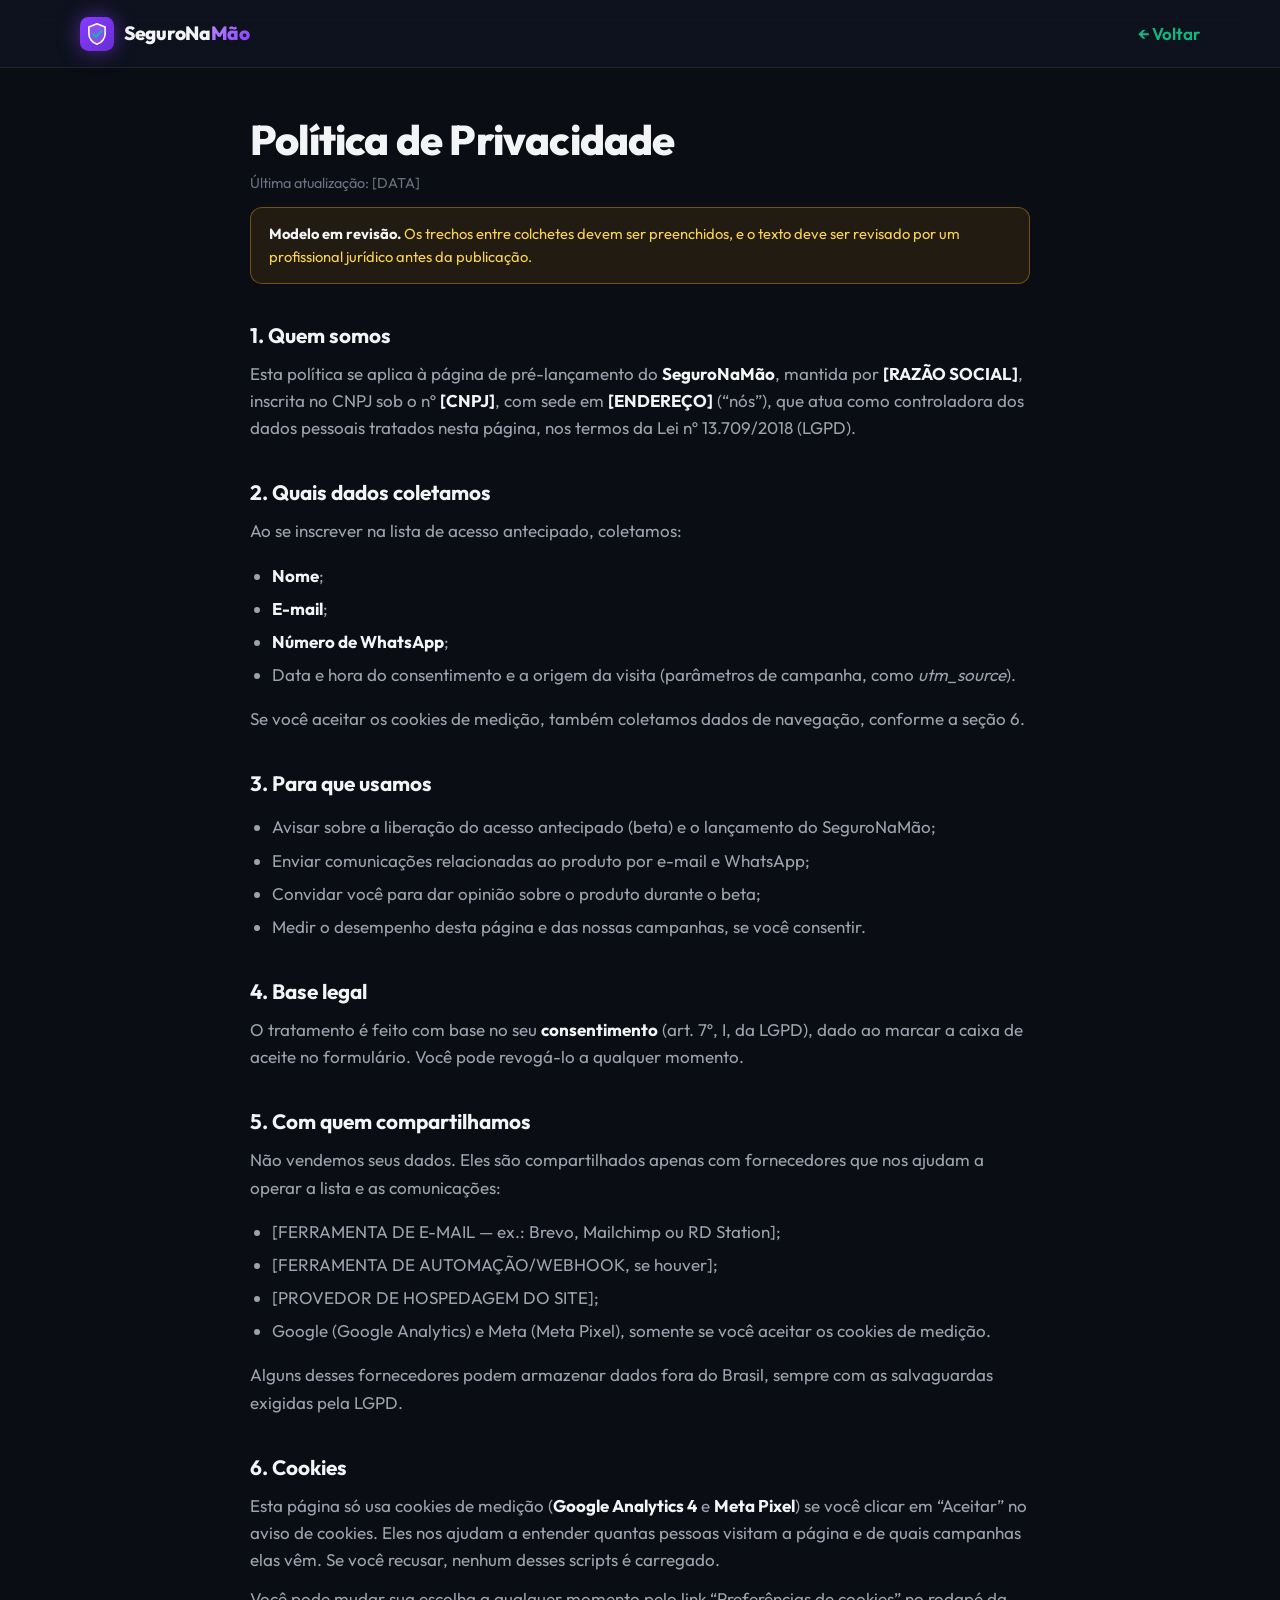
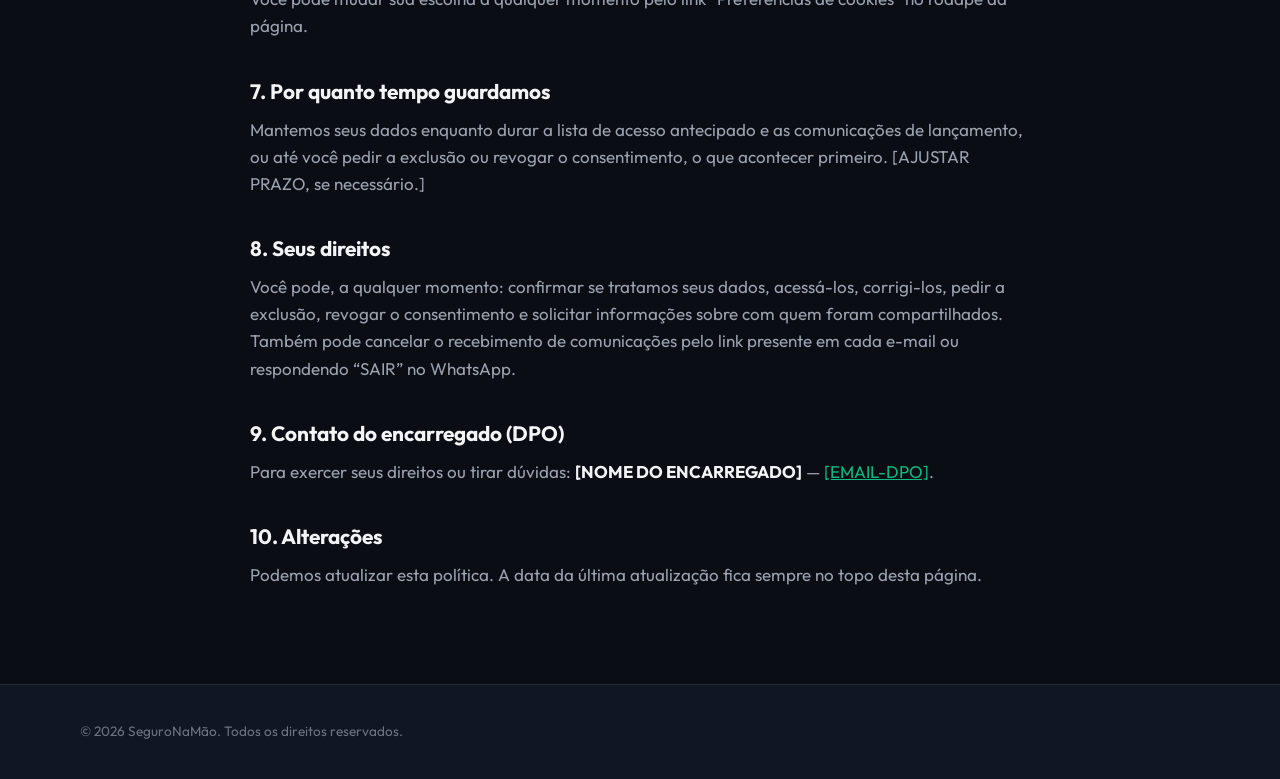
==== privacidade.html @ d06d182a "feat: landing page de pré-lançamento do SeguroNaMão Página estática (HTML/CSS/JS) para divulgar o MV" ====
<!doctype html>
<html lang="pt-BR">
<head>
  <meta charset="utf-8">
  <meta name="viewport" content="width=device-width, initial-scale=1">
  <title>Política de Privacidade — SeguroNaMão</title>
  <meta name="robots" content="noindex">
  <meta name="theme-color" content="#0a0d14">
  <link rel="icon" href="assets/logo.svg" type="image/svg+xml">
  <link rel="preconnect" href="https://fonts.googleapis.com">
  <link rel="preconnect" href="https://fonts.gstatic.com" crossorigin>
  <link href="https://fonts.googleapis.com/css2?family=Outfit:wght@400;600;700;800&display=swap" rel="stylesheet">
  <link rel="stylesheet" href="css/styles.css">
  <style>
    .legal { padding: 48px 0 96px; }
    .legal h1 { font-size: clamp(1.9rem, 4vw, 2.6rem); font-weight: 800; letter-spacing: -0.8px; margin-bottom: 8px; }
    .legal h2 { font-size: 1.3rem; font-weight: 700; margin: 40px 0 12px; }
    .legal p, .legal li { color: var(--text-secondary); }
    .legal p + p { margin-top: 12px; }
    .legal ul { padding-left: 22px; display: grid; gap: 6px; }
    .legal strong { color: var(--text-primary); }
    .legal .updated { color: var(--text-muted); font-size: 0.9rem; }
    .draft-note {
      margin: 24px 0 8px; padding: 14px 18px; border-radius: 12px;
      border: 1px solid rgba(245, 158, 11, 0.4); background: rgba(245, 158, 11, 0.1);
      color: #fcd34d !important; font-size: 0.92rem;
    }
    .back { display: inline-flex; align-items: center; gap: 6px; min-height: 44px; text-decoration: none; font-weight: 600; }
  </style>
</head>
<body>
  <header class="site-header is-scrolled">
    <div class="container header-inner">
      <a class="brand" href="index.html" aria-label="SeguroNaMão — início">
        <img src="assets/logo.svg" alt="" width="34" height="34">
        <span class="brand-name">SeguroNa<span>Mão</span></span>
      </a>
      <a class="back" href="index.html">← Voltar</a>
    </div>
  </header>

  <main class="legal">
    <div class="container container-narrow">
      <h1>Política de Privacidade</h1>
      <p class="updated">Última atualização: [DATA]</p>

      <!-- REMOVER ESTE AVISO APÓS REVISÃO JURÍDICA -->
      <p class="draft-note"><strong>Modelo em revisão.</strong> Os trechos entre colchetes devem ser preenchidos, e o texto deve ser revisado por um profissional jurídico antes da publicação.</p>

      <h2>1. Quem somos</h2>
      <p>Esta política se aplica à página de pré-lançamento do <strong>SeguroNaMão</strong>, mantida por <strong>[RAZÃO SOCIAL]</strong>, inscrita no CNPJ sob o nº <strong>[CNPJ]</strong>, com sede em <strong>[ENDEREÇO]</strong> (“nós”), que atua como controladora dos dados pessoais tratados nesta página, nos termos da Lei nº 13.709/2018 (LGPD).</p>

      <h2>2. Quais dados coletamos</h2>
      <p>Ao se inscrever na lista de acesso antecipado, coletamos:</p>
      <ul>
        <li><strong>Nome</strong>;</li>
        <li><strong>E-mail</strong>;</li>
        <li><strong>Número de WhatsApp</strong>;</li>
        <li>Data e hora do consentimento e a origem da visita (parâmetros de campanha, como <em>utm_source</em>).</li>
      </ul>
      <p>Se você aceitar os cookies de medição, também coletamos dados de navegação, conforme a seção 6.</p>

      <h2>3. Para que usamos</h2>
      <ul>
        <li>Avisar sobre a liberação do acesso antecipado (beta) e o lançamento do SeguroNaMão;</li>
        <li>Enviar comunicações relacionadas ao produto por e-mail e WhatsApp;</li>
        <li>Convidar você para dar opinião sobre o produto durante o beta;</li>
        <li>Medir o desempenho desta página e das nossas campanhas, se você consentir.</li>
      </ul>

      <h2>4. Base legal</h2>
      <p>O tratamento é feito com base no seu <strong>consentimento</strong> (art. 7º, I, da LGPD), dado ao marcar a caixa de aceite no formulário. Você pode revogá-lo a qualquer momento.</p>

      <h2>5. Com quem compartilhamos</h2>
      <p>Não vendemos seus dados. Eles são compartilhados apenas com fornecedores que nos ajudam a operar a lista e as comunicações:</p>
      <ul>
        <li>[FERRAMENTA DE E-MAIL — ex.: Brevo, Mailchimp ou RD Station];</li>
        <li>[FERRAMENTA DE AUTOMAÇÃO/WEBHOOK, se houver];</li>
        <li>[PROVEDOR DE HOSPEDAGEM DO SITE];</li>
        <li>Google (Google Analytics) e Meta (Meta Pixel), somente se você aceitar os cookies de medição.</li>
      </ul>
      <p>Alguns desses fornecedores podem armazenar dados fora do Brasil, sempre com as salvaguardas exigidas pela LGPD.</p>

      <h2 id="cookies">6. Cookies</h2>
      <p>Esta página só usa cookies de medição (<strong>Google Analytics 4</strong> e <strong>Meta Pixel</strong>) se você clicar em “Aceitar” no aviso de cookies. Eles nos ajudam a entender quantas pessoas visitam a página e de quais campanhas elas vêm. Se você recusar, nenhum desses scripts é carregado.</p>
      <p>Você pode mudar sua escolha a qualquer momento pelo link “Preferências de cookies” no rodapé da página.</p>

      <h2>7. Por quanto tempo guardamos</h2>
      <p>Mantemos seus dados enquanto durar a lista de acesso antecipado e as comunicações de lançamento, ou até você pedir a exclusão ou revogar o consentimento, o que acontecer primeiro. [AJUSTAR PRAZO, se necessário.]</p>

      <h2>8. Seus direitos</h2>
      <p>Você pode, a qualquer momento: confirmar se tratamos seus dados, acessá-los, corrigi-los, pedir a exclusão, revogar o consentimento e solicitar informações sobre com quem foram compartilhados. Também pode cancelar o recebimento de comunicações pelo link presente em cada e-mail ou respondendo “SAIR” no WhatsApp.</p>

      <h2>9. Contato do encarregado (DPO)</h2>
      <p>Para exercer seus direitos ou tirar dúvidas: <strong>[NOME DO ENCARREGADO]</strong> — <a href="mailto:[EMAIL-DPO]">[EMAIL-DPO]</a>.</p>

      <h2>10. Alterações</h2>
      <p>Podemos atualizar esta política. A data da última atualização fica sempre no topo desta página.</p>
    </div>
  </main>

  <footer class="site-footer">
    <div class="container footer-inner">
      <p class="footer-copy">© 2026 SeguroNaMão. Todos os direitos reservados.</p>
    </div>
  </footer>
</body>
</html>
---- css/styles.css ----
/* =========================================================
   SeguroNaMão — Landing page de pré-lançamento
   Tokens conforme docs/design-system-e-diretrizes.md (tema escuro fixo)
   ========================================================= */

:root {
  --font-family: 'Outfit', -apple-system, BlinkMacSystemFont, 'Segoe UI', Roboto, Helvetica, Arial, sans-serif;

  --brand-violet: #863bff;
  --brand-violet-dark: #6a2dd4;

  --bg-primary: #0a0d14;
  --bg-secondary: #111625;
  --bg-card: rgba(22, 28, 45, 0.7);
  --bg-glass: rgba(17, 22, 37, 0.6);
  --border-color: rgba(255, 255, 255, 0.08);

  --text-primary: #f3f4f6;
  --text-secondary: #9ca3af;
  --text-muted: #6b7280;

  --accent-color: #10b981;
  --accent-glow: rgba(16, 185, 129, 0.15);
  --secondary-accent: #06b6d4;
  --secondary-accent-glow: rgba(6, 182, 212, 0.15);

  --danger-color: #ef4444;
  --danger-glow: rgba(239, 68, 68, 0.15);
  --warning-color: #f59e0b;

  --shadow-sm: 0 2px 8px rgba(0, 0, 0, 0.15);
  --shadow-md: 0 4px 20px rgba(0, 0, 0, 0.25);
  --shadow-lg: 0 10px 30px rgba(0, 0, 0, 0.4);
  --shadow-glow: 0 0 20px rgba(16, 185, 129, 0.2);

  --border-radius-sm: 8px;
  --border-radius-md: 14px;
  --border-radius-lg: 24px;

  --transition-fast: 0.15s ease;
  --transition-normal: 0.25s cubic-bezier(0.4, 0, 0.2, 1);

  --container: 1160px;
  --gutter: 20px;
  --header-h: 68px;

  color-scheme: dark;
}

/* ---------- Base ---------- */
*,
*::before,
*::after { box-sizing: border-box; }

html {
  scroll-behavior: smooth;
  scroll-padding-top: calc(var(--header-h) + 12px);
  -webkit-text-size-adjust: 100%;
}

body {
  margin: 0;
  font-family: var(--font-family);
  font-size: 1.0625rem;
  line-height: 1.6;
  color: var(--text-primary);
  background: var(--bg-primary);
  -webkit-font-smoothing: antialiased;
  -webkit-tap-highlight-color: transparent;
  overflow-x: hidden;
}

img, svg { display: block; max-width: 100%; }

a { color: var(--accent-color); }

h1, h2, h3 { margin: 0; line-height: 1.15; color: var(--text-primary); }

p { margin: 0; }

:focus-visible {
  outline: 2px solid var(--secondary-accent);
  outline-offset: 3px;
  border-radius: 6px;
}

.skip-link {
  position: absolute;
  left: 12px;
  top: -60px;
  z-index: 100;
  padding: 10px 16px;
  background: var(--bg-secondary);
  color: var(--text-primary);
  border-radius: var(--border-radius-sm);
}
.skip-link:focus { top: 12px; }

.container {
  width: 100%;
  max-width: var(--container);
  margin: 0 auto;
  padding: 0 var(--gutter);
}
.container-narrow { max-width: 820px; }

.text-gradient {
  background: linear-gradient(135deg, var(--text-primary) 10%, var(--accent-color) 60%, var(--secondary-accent) 100%);
  -webkit-background-clip: text;
  background-clip: text;
  -webkit-text-fill-color: transparent;
}

.overline {
  font-size: 0.875rem;
  font-weight: 700;
  letter-spacing: 0.75px;
  text-transform: uppercase;
  color: var(--accent-color);
  margin-bottom: 12px;
}

/* ---------- Botões ---------- */
.btn {
  display: inline-flex;
  align-items: center;
  justify-content: center;
  gap: 10px;
  min-height: 48px;
  padding: 14px 28px;
  font-family: var(--font-family);
  font-size: 1rem;
  font-weight: 700;
  line-height: 1.2;
  border-radius: var(--border-radius-md);
  cursor: pointer;
  text-decoration: none;
  transition: transform var(--transition-normal), box-shadow var(--transition-normal),
    filter var(--transition-normal), background-color var(--transition-normal), border-color var(--transition-normal);
}

.btn-primary {
  background: linear-gradient(135deg, var(--accent-color), var(--secondary-accent));
  color: #fff;
  border: none;
  box-shadow: var(--shadow-sm);
}
.btn-primary:hover {
  transform: translateY(-2px);
  box-shadow: var(--shadow-glow);
  filter: brightness(1.1);
}

.btn-secondary {
  background-color: rgba(255, 255, 255, 0.05);
  border: 1px solid var(--border-color);
  color: var(--text-primary);
  font-weight: 600;
}
.btn-secondary:hover {
  background-color: rgba(255, 255, 255, 0.1);
  border-color: rgba(255, 255, 255, 0.2);
  transform: translateY(-2px);
}

.btn-sm { min-height: 44px; padding: 10px 18px; font-size: 0.95rem; }
.btn-block { width: 100%; }

.btn:disabled { cursor: progress; opacity: 0.85; transform: none; }

.spinner {
  display: none;
  width: 18px;
  height: 18px;
  border: 2.5px solid rgba(255, 255, 255, 0.4);
  border-top-color: #fff;
  border-radius: 50%;
  animation: spin 0.7s linear infinite;
}
.btn.is-loading .spinner { display: inline-block; }
@keyframes spin { to { transform: rotate(360deg); } }

/* ---------- Pílulas e badges ---------- */
.pill {
  display: inline-flex;
  align-items: center;
  gap: 10px;
  padding: 7px 14px;
  font-size: 0.85rem;
  font-weight: 600;
  color: var(--text-primary);
  background: rgba(134, 59, 255, 0.12);
  border: 1px solid rgba(134, 59, 255, 0.35);
  border-radius: 999px;
}

.pulse-indicator {
  width: 8px;
  height: 8px;
  flex: none;
  border-radius: 50%;
  background-color: var(--accent-color);
  animation: pulse-glow 2s infinite ease-in-out;
}
@keyframes pulse-glow {
  0% { opacity: 0.6; box-shadow: 0 0 0 0 rgba(16, 185, 129, 0.4); }
  70% { opacity: 1; box-shadow: 0 0 0 8px rgba(16, 185, 129, 0); }
  100% { opacity: 0.6; box-shadow: 0 0 0 0 rgba(16, 185, 129, 0); }
}

.badge-plate {
  background: linear-gradient(135deg, rgba(6, 182, 212, 0.15), rgba(16, 185, 129, 0.15));
  border: 1px solid rgba(16, 185, 129, 0.3);
  color: var(--accent-color);
  font-size: 0.8rem;
  font-weight: 800;
  padding: 3px 9px;
  border-radius: 6px;
  letter-spacing: 0.5px;
  font-family: ui-monospace, SFMono-Regular, Menlo, monospace;
}

.badge-kind {
  background: rgba(134, 59, 255, 0.15);
  border: 1px solid rgba(134, 59, 255, 0.35);
  color: #c4a5ff;
  font-size: 0.72rem;
  font-weight: 700;
  padding: 3px 9px;
  border-radius: 6px;
  letter-spacing: 0.4px;
}

.badge-active {
  background-color: rgba(16, 185, 129, 0.15);
  color: var(--accent-color);
  font-size: 0.7rem;
  font-weight: 700;
  padding: 3px 10px;
  border-radius: 20px;
}

/* ---------- Cartão glass ---------- */
.glass-card {
  background: var(--bg-card);
  border: 1px solid var(--border-color);
  border-radius: var(--border-radius-lg);
  -webkit-backdrop-filter: blur(12px);
  backdrop-filter: blur(12px);
  box-shadow: var(--shadow-md);
  padding: 28px;
  transition: transform var(--transition-normal), border-color var(--transition-normal), box-shadow var(--transition-normal);
}
.glass-card:hover {
  transform: translateY(-4px);
  border-color: rgba(16, 185, 129, 0.35);
  box-shadow: var(--shadow-lg), 0 0 20px rgba(16, 185, 129, 0.15);
}

/* ---------- Header ---------- */
.site-header {
  position: sticky;
  top: 0;
  z-index: 50;
  height: var(--header-h);
  border-bottom: 1px solid transparent;
  transition: background-color var(--transition-normal), border-color var(--transition-normal);
}
.site-header.is-scrolled {
  background: var(--bg-glass);
  -webkit-backdrop-filter: blur(16px);
  backdrop-filter: blur(16px);
  border-bottom-color: var(--border-color);
}

.header-inner {
  height: 100%;
  display: flex;
  align-items: center;
  justify-content: space-between;
  gap: 16px;
}

.brand {
  display: inline-flex;
  align-items: center;
  gap: 10px;
  text-decoration: none;
  min-height: 44px;
}
.brand img { filter: drop-shadow(0 0 10px rgba(134, 59, 255, 0.55)); }
.brand-name {
  font-size: 1.2rem;
  font-weight: 800;
  letter-spacing: -0.3px;
  color: var(--text-primary);
}
.brand-name span {
  background: linear-gradient(135deg, #b78cff, var(--brand-violet));
  -webkit-background-clip: text;
  background-clip: text;
  -webkit-text-fill-color: transparent;
}

.site-nav {
  display: flex;
  align-items: center;
  gap: 28px;
}
.site-nav a:not(.btn) {
  color: var(--text-secondary);
  text-decoration: none;
  font-weight: 500;
  font-size: 0.97rem;
  transition: color var(--transition-fast);
}
.site-nav a:not(.btn):hover { color: var(--text-primary); }

.nav-toggle {
  display: none;
  width: 44px;
  height: 44px;
  padding: 0;
  border: 1px solid var(--border-color);
  border-radius: var(--border-radius-sm);
  background: rgba(255, 255, 255, 0.04);
  cursor: pointer;
  position: relative;
}
.nav-toggle span {
  position: absolute;
  left: 12px;
  right: 12px;
  height: 2px;
  background: var(--text-primary);
  border-radius: 2px;
  transition: transform var(--transition-normal), top var(--transition-normal);
}
.nav-toggle span:first-child { top: 17px; }
.nav-toggle span:last-child { top: 25px; }
.nav-toggle[aria-expanded="true"] span:first-child { top: 21px; transform: rotate(45deg); }
.nav-toggle[aria-expanded="true"] span:last-child { top: 21px; transform: rotate(-45deg); }

/* ---------- Hero ---------- */
.hero {
  position: relative;
  padding: 56px 0 88px;
  overflow: hidden;
}
.hero-glow {
  position: absolute;
  inset: -20% -10% auto;
  height: 900px;
  background:
    radial-gradient(600px 420px at 78% 30%, rgba(134, 59, 255, 0.28), transparent 70%),
    radial-gradient(520px 380px at 62% 62%, rgba(16, 185, 129, 0.14), transparent 70%),
    radial-gradient(420px 320px at 12% 8%, rgba(6, 182, 212, 0.10), transparent 70%);
  pointer-events: none;
}
.hero::after {
  content: "";
  position: absolute;
  inset: 0;
  background-image:
    linear-gradient(rgba(255, 255, 255, 0.025) 1px, transparent 1px),
    linear-gradient(90deg, rgba(255, 255, 255, 0.025) 1px, transparent 1px);
  background-size: 56px 56px;
  -webkit-mask-image: radial-gradient(ellipse at 60% 30%, #000 20%, transparent 70%);
  mask-image: radial-gradient(ellipse at 60% 30%, #000 20%, transparent 70%);
  pointer-events: none;
}

.hero-inner {
  position: relative;
  z-index: 1;
  display: grid;
  grid-template-columns: 1.1fr 0.9fr;
  align-items: center;
  gap: 56px;
}

.hero-copy .pill { margin-bottom: 24px; }

.hero h1 {
  font-size: clamp(2.25rem, 5vw, 3.6rem);
  font-weight: 800;
  letter-spacing: -1.2px;
  line-height: 1.08;
}
.hero h1 .text-gradient { display: block; margin-top: 6px; }

.lead {
  margin-top: 22px;
  max-width: 34em;
  font-size: clamp(1.05rem, 1.6vw, 1.2rem);
  color: var(--text-secondary);
}

.hero-actions {
  display: flex;
  flex-wrap: wrap;
  gap: 12px;
  margin-top: 32px;
}

.hero-points {
  display: flex;
  flex-wrap: wrap;
  gap: 10px 22px;
  margin: 28px 0 0;
  padding: 0;
  list-style: none;
  color: var(--text-secondary);
  font-size: 0.95rem;
  font-weight: 500;
}
.hero-points li,
.benefits li { display: flex; align-items: center; gap: 8px; }
.hero-points svg,
.benefits svg {
  width: 20px;
  height: 20px;
  flex: none;
  fill: none;
  stroke: var(--accent-color);
  stroke-width: 2.4;
  stroke-linecap: round;
  stroke-linejoin: round;
}

/* ---------- Mockup do celular ---------- */
.hero-visual {
  display: flex;
  flex-direction: column;
  align-items: center;
}

.phone {
  position: relative;
  width: 100%;
  max-width: 330px;
  aspect-ratio: 9 / 18.5;
  padding: 12px;
  border-radius: 46px;
  background: linear-gradient(160deg, #2a2f40, #11141d 45%, #1d2130);
  box-shadow:
    0 0 0 1px rgba(255, 255, 255, 0.08),
    0 40px 80px -20px rgba(0, 0, 0, 0.7),
    0 0 90px -10px rgba(134, 59, 255, 0.35);
  animation: float 7s ease-in-out infinite;
}
@keyframes float {
  0%, 100% { transform: translateY(0) rotate(-1.2deg); }
  50% { transform: translateY(-12px) rotate(-0.4deg); }
}

.phone-notch {
  position: absolute;
  top: 22px;
  left: 50%;
  width: 92px;
  height: 26px;
  transform: translateX(-50%);
  background: #05070b;
  border-radius: 20px;
  z-index: 2;
}

.phone-screen {
  height: 100%;
  overflow: hidden;
  border-radius: 36px;
  background:
    radial-gradient(260px 200px at 80% 0%, rgba(134, 59, 255, 0.18), transparent 70%),
    var(--bg-primary);
  padding: 56px 14px 14px;
  display: flex;
  flex-direction: column;
  gap: 12px;
}

.app-top {
  display: flex;
  align-items: center;
  gap: 8px;
  font-size: 0.95rem;
  font-weight: 700;
}

.app-search {
  display: flex;
  align-items: center;
  gap: 8px;
  height: 44px;
  padding: 0 12px;
  border-radius: 12px;
  background: var(--bg-secondary);
  border: 1px solid rgba(16, 185, 129, 0.45);
  box-shadow: 0 0 0 3px var(--accent-glow);
  color: var(--text-muted);
}
.app-query {
  color: var(--text-primary);
  font-weight: 600;
  font-size: 0.95rem;
  white-space: nowrap;
}
.caret {
  width: 2px;
  height: 18px;
  margin-left: -6px;
  background: var(--accent-color);
  animation: blink 1s steps(1) infinite;
}
@keyframes blink { 50% { opacity: 0; } }

.app-chips { display: flex; gap: 6px; flex-wrap: wrap; }
.chip {
  font-size: 0.7rem;
  font-weight: 600;
  padding: 4px 10px;
  border-radius: 999px;
  border: 1px solid var(--border-color);
  color: var(--text-secondary);
  background: rgba(255, 255, 255, 0.03);
}
.chip.is-active {
  color: var(--accent-color);
  border-color: rgba(16, 185, 129, 0.4);
  background: var(--accent-glow);
}

.app-results {
  display: flex;
  flex-direction: column;
  gap: 10px;
  opacity: 0;
  transform: translateY(8px);
  transition: opacity 0.35s ease, transform 0.35s ease;
}
.app-results.is-ready { opacity: 1; transform: none; }

.app-count {
  font-size: 0.72rem;
  font-weight: 600;
  color: var(--text-muted);
  text-transform: uppercase;
  letter-spacing: 0.6px;
}

.policy-card {
  padding: 12px;
  border-radius: 14px;
  background: var(--bg-card);
  border: 1px solid var(--border-color);
}
.policy-card[data-kind="auto"] {
  border-color: rgba(16, 185, 129, 0.3);
  box-shadow: 0 0 24px -6px rgba(16, 185, 129, 0.25);
}
.policy-head {
  display: flex;
  align-items: center;
  justify-content: space-between;
  margin-bottom: 8px;
}
.policy-holder { font-weight: 700; font-size: 0.95rem; line-height: 1.3; }
.policy-object { font-size: 0.76rem; color: var(--text-secondary); line-height: 1.4; }

.policy-grid {
  display: grid;
  grid-template-columns: 1fr 1fr;
  gap: 8px;
  margin: 10px 0 0;
}
.policy-grid div { min-width: 0; }
.policy-grid dt {
  font-size: 0.62rem;
  text-transform: uppercase;
  letter-spacing: 0.5px;
  color: var(--text-muted);
}
.policy-grid dd {
  margin: 1px 0 0;
  font-size: 0.78rem;
  font-weight: 600;
  white-space: nowrap;
  overflow: hidden;
  text-overflow: ellipsis;
}
.policy-insurer {
  grid-column: 1 / -1;
  padding: 7px 9px;
  border-radius: 9px;
  background: linear-gradient(135deg, rgba(16, 185, 129, 0.12), rgba(6, 182, 212, 0.08));
  border: 1px solid rgba(16, 185, 129, 0.25);
}
.policy-insurer dd { font-size: 0.92rem; font-weight: 800; color: var(--accent-color); }

.policy-action {
  display: flex;
  align-items: center;
  justify-content: center;
  gap: 6px;
  margin-top: 10px;
  height: 34px;
  border-radius: 10px;
  font-size: 0.76rem;
  font-weight: 700;
  color: #fff;
  background: linear-gradient(135deg, var(--accent-color), var(--secondary-accent));
}

.mock-note {
  margin-top: 22px;
  font-size: 0.78rem;
  color: var(--text-muted);
}

/* ---------- Seções ---------- */
.section { padding: 96px 0; position: relative; }
.section-alt {
  background: linear-gradient(180deg, transparent, rgba(17, 22, 37, 0.65) 18%, rgba(17, 22, 37, 0.65) 82%, transparent);
}

.section-head {
  max-width: 720px;
  margin: 0 auto 52px;
  text-align: center;
}
.section-head h2 {
  font-size: clamp(1.75rem, 3.4vw, 2.4rem);
  font-weight: 700;
  letter-spacing: -0.5px;
}
.section-lead {
  margin-top: 16px;
  color: var(--text-secondary);
  font-size: 1.08rem;
}
.section-lead em { color: var(--text-primary); font-style: normal; font-weight: 600; }

/* Antes x Depois */
.compare {
  display: grid;
  grid-template-columns: 1fr auto 1fr;
  align-items: stretch;
  gap: 20px;
}
.compare-card {
  padding: 30px;
  border-radius: var(--border-radius-lg);
  border: 1px solid var(--border-color);
  background: var(--bg-card);
  display: flex;
  flex-direction: column;
}
.compare-before { border-color: rgba(239, 68, 68, 0.22); }
.compare-after {
  border-color: rgba(16, 185, 129, 0.35);
  box-shadow: 0 0 40px -12px rgba(16, 185, 129, 0.3);
}
.compare-card header { margin-bottom: 18px; }
.compare-tag {
  display: inline-block;
  font-size: 0.75rem;
  font-weight: 700;
  text-transform: uppercase;
  letter-spacing: 0.6px;
  padding: 4px 10px;
  border-radius: 999px;
  margin-bottom: 12px;
}
.compare-before .compare-tag { color: #fca5a5; background: var(--danger-glow); }
.compare-after .compare-tag { color: var(--accent-color); background: var(--accent-glow); }
.compare-card h3 { font-size: 1.4rem; font-weight: 600; letter-spacing: -0.25px; }

.steps-list {
  margin: 0;
  padding: 0;
  list-style: none;
  counter-reset: step;
  display: grid;
  gap: 12px;
  flex: 1;
}
.steps-list li {
  counter-increment: step;
  position: relative;
  padding-left: 38px;
  color: var(--text-secondary);
}
.steps-list li::before {
  content: counter(step);
  position: absolute;
  left: 0;
  top: 1px;
  width: 26px;
  height: 26px;
  border-radius: 50%;
  display: grid;
  place-items: center;
  font-size: 0.8rem;
  font-weight: 700;
}
.compare-before .steps-list li::before { background: rgba(255, 255, 255, 0.06); color: var(--text-muted); }
.compare-after .steps-list li::before { background: var(--accent-glow); color: var(--accent-color); }

.compare-result {
  margin-top: 22px;
  padding-top: 18px;
  border-top: 1px solid var(--border-color);
  color: var(--text-secondary);
}
.compare-before .compare-result strong { color: #fca5a5; }
.compare-after .compare-result strong { color: var(--accent-color); }

.compare-arrow {
  align-self: center;
  width: 48px;
  height: 48px;
  border-radius: 50%;
  display: grid;
  place-items: center;
  color: var(--accent-color);
  background: var(--bg-secondary);
  border: 1px solid var(--border-color);
}
.compare-arrow svg { width: 22px; height: 22px; }

/* Como funciona */
.how {
  margin: 0;
  padding: 0;
  list-style: none;
  display: grid;
  grid-template-columns: repeat(3, 1fr);
  gap: 20px;
}
.how-num {
  display: grid;
  place-items: center;
  width: 44px;
  height: 44px;
  margin-bottom: 20px;
  border-radius: 12px;
  font-weight: 800;
  font-size: 1.1rem;
  color: #fff;
  background: linear-gradient(135deg, var(--brand-violet), var(--brand-violet-dark));
  box-shadow: 0 0 22px rgba(134, 59, 255, 0.4);
}
.how-step h3,
.feature h3 { font-size: 1.3rem; font-weight: 600; letter-spacing: -0.25px; margin-bottom: 10px; }
.how-step p,
.feature p { color: var(--text-secondary); font-size: 1rem; }

/* Recursos */
.features {
  display: grid;
  grid-template-columns: repeat(3, 1fr);
  gap: 20px;
}
.feature-icon {
  width: 48px;
  height: 48px;
  margin-bottom: 20px;
  border-radius: 14px;
  display: grid;
  place-items: center;
  color: var(--accent-color);
  background: linear-gradient(135deg, rgba(16, 185, 129, 0.16), rgba(6, 182, 212, 0.1));
  border: 1px solid rgba(16, 185, 129, 0.25);
}
.feature-icon svg { width: 24px; height: 24px; }

/* ---------- Acesso antecipado ---------- */
.cta-panel {
  position: relative;
  display: grid;
  grid-template-columns: 1fr 1fr;
  gap: 48px;
  align-items: center;
  padding: 56px;
  border-radius: 32px;
  border: 1px solid rgba(134, 59, 255, 0.3);
  background:
    radial-gradient(520px 340px at 0% 0%, rgba(134, 59, 255, 0.22), transparent 70%),
    radial-gradient(420px 300px at 100% 100%, rgba(16, 185, 129, 0.14), transparent 70%),
    var(--bg-secondary);
  box-shadow: var(--shadow-lg);
  overflow: hidden;
}
.cta-copy h2 {
  font-size: clamp(1.75rem, 3.2vw, 2.4rem);
  font-weight: 700;
  letter-spacing: -0.5px;
}
.cta-copy .section-lead { margin-top: 14px; }

.benefits {
  margin: 28px 0 0;
  padding: 0;
  list-style: none;
  display: grid;
  gap: 14px;
  color: var(--text-secondary);
}
.benefits li { align-items: flex-start; }
.benefits svg { margin-top: 3px; }
.benefits strong { color: var(--text-primary); font-weight: 600; }

.cta-form {
  padding: 30px;
  border-radius: var(--border-radius-lg);
  background: rgba(10, 13, 20, 0.6);
  border: 1px solid var(--border-color);
}

.lead-form { display: grid; gap: 16px; }
.lead-form.is-done { display: none; }

.field label {
  display: block;
  margin-bottom: 6px;
  font-size: 0.9rem;
  font-weight: 600;
}
.field input[type="text"],
.field input[type="email"],
.field input[type="tel"] {
  width: 100%;
  height: 50px;
  padding: 0 16px;
  font: inherit;
  font-size: 1rem;
  color: var(--text-primary);
  background: var(--bg-secondary);
  border: 1px solid var(--border-color);
  border-radius: 12px;
  transition: border-color var(--transition-fast), box-shadow var(--transition-fast);
}
.field input::placeholder { color: var(--text-muted); }
.field input:focus {
  outline: none;
  border-color: var(--accent-color);
  box-shadow: 0 0 0 3px var(--accent-glow);
}
.field.has-error input[type="text"],
.field.has-error input[type="email"],
.field.has-error input[type="tel"] {
  border-color: var(--danger-color);
  box-shadow: 0 0 0 3px var(--danger-glow);
}
.field-error {
  font-size: 0.82rem;
  color: #fca5a5;
  min-height: 0;
  margin-top: 4px;
}
.field-error:empty { display: none; }

.check {
  display: flex !important;
  gap: 12px;
  align-items: flex-start;
  font-size: 0.85rem !important;
  font-weight: 400 !important;
  line-height: 1.5;
  color: var(--text-secondary);
  cursor: pointer;
}
.check input {
  flex: none;
  width: 20px;
  height: 20px;
  margin: 1px 0 0;
  accent-color: var(--accent-color);
  cursor: pointer;
}
.check a { color: var(--accent-color); }

.hp {
  position: absolute !important;
  left: -9999px;
  width: 1px;
  height: 1px;
  overflow: hidden;
}

.form-status { font-size: 0.9rem; text-align: center; }
.form-status:empty { display: none; }
.form-status.is-error { color: #fca5a5; }

.lead-success { text-align: center; padding: 20px 4px; }
.success-icon {
  width: 64px;
  height: 64px;
  margin: 0 auto 18px;
  border-radius: 50%;
  display: grid;
  place-items: center;
  color: #fff;
  background: linear-gradient(135deg, var(--accent-color), var(--secondary-accent));
  box-shadow: 0 0 36px rgba(16, 185, 129, 0.45);
}
.success-icon svg { width: 30px; height: 30px; }
.lead-success h3 { font-size: 1.4rem; font-weight: 700; margin-bottom: 10px; }
.lead-success p { color: var(--text-secondary); }

/* ---------- FAQ ---------- */
.faq { display: grid; gap: 12px; }
.faq details {
  border: 1px solid var(--border-color);
  border-radius: var(--border-radius-md);
  background: var(--bg-card);
  transition: border-color var(--transition-normal);
}
.faq details[open] { border-color: rgba(16, 185, 129, 0.3); }
.faq summary {
  list-style: none;
  display: flex;
  align-items: center;
  justify-content: space-between;
  gap: 16px;
  min-height: 60px;
  padding: 16px 22px;
  font-weight: 600;
  font-size: 1.05rem;
  cursor: pointer;
}
.faq summary::-webkit-details-marker { display: none; }
.faq summary::after {
  content: "";
  flex: none;
  width: 10px;
  height: 10px;
  border-right: 2px solid var(--text-secondary);
  border-bottom: 2px solid var(--text-secondary);
  transform: rotate(45deg) translateY(-3px);
  transition: transform var(--transition-normal);
}
.faq details[open] summary::after { transform: rotate(-135deg) translateY(-3px); border-color: var(--accent-color); }
.faq details p { padding: 0 22px 20px; color: var(--text-secondary); }

/* ---------- Footer ---------- */
.site-footer {
  border-top: 1px solid var(--border-color);
  background: var(--bg-secondary);
  padding: 36px 0 calc(36px + env(safe-area-inset-bottom));
}
.footer-inner {
  display: flex;
  flex-wrap: wrap;
  align-items: center;
  justify-content: space-between;
  gap: 18px 32px;
}
.footer-links { display: flex; flex-wrap: wrap; gap: 4px 24px; }
.footer-links a {
  color: var(--text-secondary);
  text-decoration: none;
  font-size: 0.92rem;
  min-height: 44px;
  display: inline-flex;
  align-items: center;
}
.footer-links a:hover { color: var(--text-primary); }
.footer-copy { width: 100%; font-size: 0.85rem; color: var(--text-muted); }

/* ---------- Banner de cookies ---------- */
.cookie-banner {
  position: fixed;
  left: 16px;
  right: 16px;
  bottom: calc(16px + env(safe-area-inset-bottom));
  z-index: 60;
  max-width: 560px;
  margin: 0 auto;
  padding: 18px 20px;
  display: flex;
  flex-wrap: wrap;
  align-items: center;
  gap: 14px 18px;
  border-radius: var(--border-radius-md);
  border: 1px solid var(--border-color);
  background: rgba(17, 22, 37, 0.92);
  -webkit-backdrop-filter: blur(16px);
  backdrop-filter: blur(16px);
  box-shadow: var(--shadow-lg);
}
.cookie-banner[hidden] { display: none; }
.cookie-banner p { flex: 1 1 260px; font-size: 0.88rem; color: var(--text-secondary); }
.cookie-actions { display: flex; gap: 10px; }

/* ---------- Revelação ao rolar ---------- */
.reveal {
  opacity: 0;
  transform: translateY(18px);
  transition: opacity 0.6s ease, transform 0.6s ease;
}
.reveal.is-visible { opacity: 1; transform: none; }

/* ---------- Responsivo ---------- */
@media (max-width: 1024px) {
  .features { grid-template-columns: repeat(2, 1fr); }
  .cta-panel { grid-template-columns: 1fr; padding: 40px; }
}

@media (max-width: 900px) {
  .hero { padding: 32px 0 72px; }
  .hero-inner { grid-template-columns: 1fr; gap: 48px; }
  .hero-copy { text-align: center; }
  .hero-copy .lead { margin-left: auto; margin-right: auto; }
  .hero-actions, .hero-points { justify-content: center; }

  .compare { grid-template-columns: 1fr; }
  .compare-arrow { transform: rotate(90deg); justify-self: center; }

  .how { grid-template-columns: 1fr; }

  .nav-toggle { display: block; }
  .site-nav {
    position: absolute;
    top: var(--header-h);
    left: 0;
    right: 0;
    flex-direction: column;
    align-items: stretch;
    gap: 4px;
    padding: 12px var(--gutter) 20px;
    background: rgba(10, 13, 20, 0.97);
    -webkit-backdrop-filter: blur(16px);
    backdrop-filter: blur(16px);
    border-bottom: 1px solid var(--border-color);
    opacity: 0;
    visibility: hidden;
    transform: translateY(-8px);
    transition: opacity var(--transition-normal), transform var(--transition-normal), visibility var(--transition-normal);
  }
  .site-nav.is-open { opacity: 1; visibility: visible; transform: none; }
  .site-nav a:not(.btn) {
    min-height: 48px;
    display: flex;
    align-items: center;
    font-size: 1.05rem;
    border-bottom: 1px solid var(--border-color);
  }
  .site-nav .btn { margin-top: 12px; }
  .site-header:has(.site-nav.is-open) { background: rgba(10, 13, 20, 0.97); }
}

@media (max-width: 640px) {
  :root { --gutter: 16px; }
  .section { padding: 72px 0; }
  .section-head { margin-bottom: 36px; }
  .hero h1 { letter-spacing: -0.8px; }
  .hero-actions .btn { flex: 1 1 100%; }
  .features { grid-template-columns: 1fr; }
  .glass-card, .compare-card { padding: 24px; }
  .cta-panel { padding: 28px 18px; border-radius: 24px; gap: 32px; }
  .cta-form { padding: 22px 16px; }
  .phone { max-width: 290px; }
  .cookie-actions { width: 100%; }
  .cookie-actions .btn { flex: 1; }
}

@media (prefers-reduced-motion: reduce) {
  html { scroll-behavior: auto; }
  *, *::before, *::after {
    animation-duration: 0.01ms !important;
    animation-iteration-count: 1 !important;
    transition-duration: 0.01ms !important;
  }
  .reveal { opacity: 1; transform: none; }
}
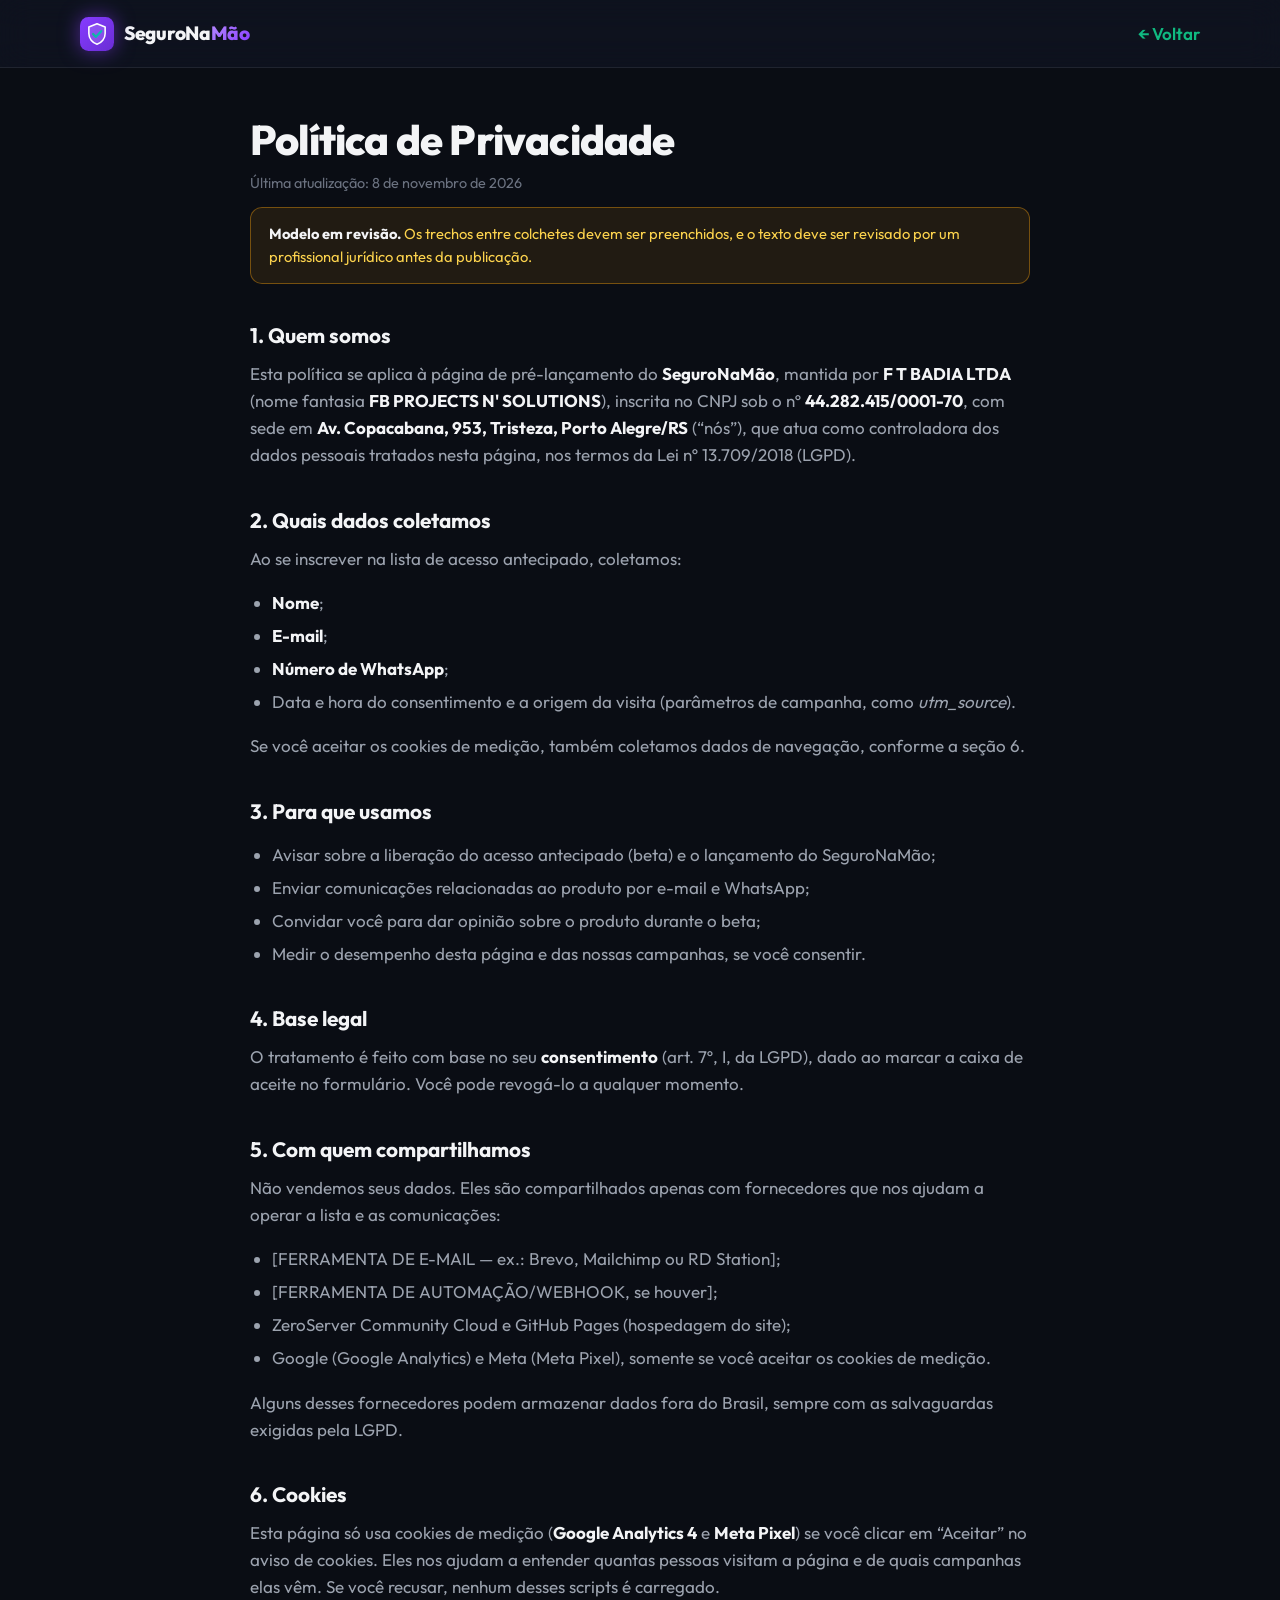
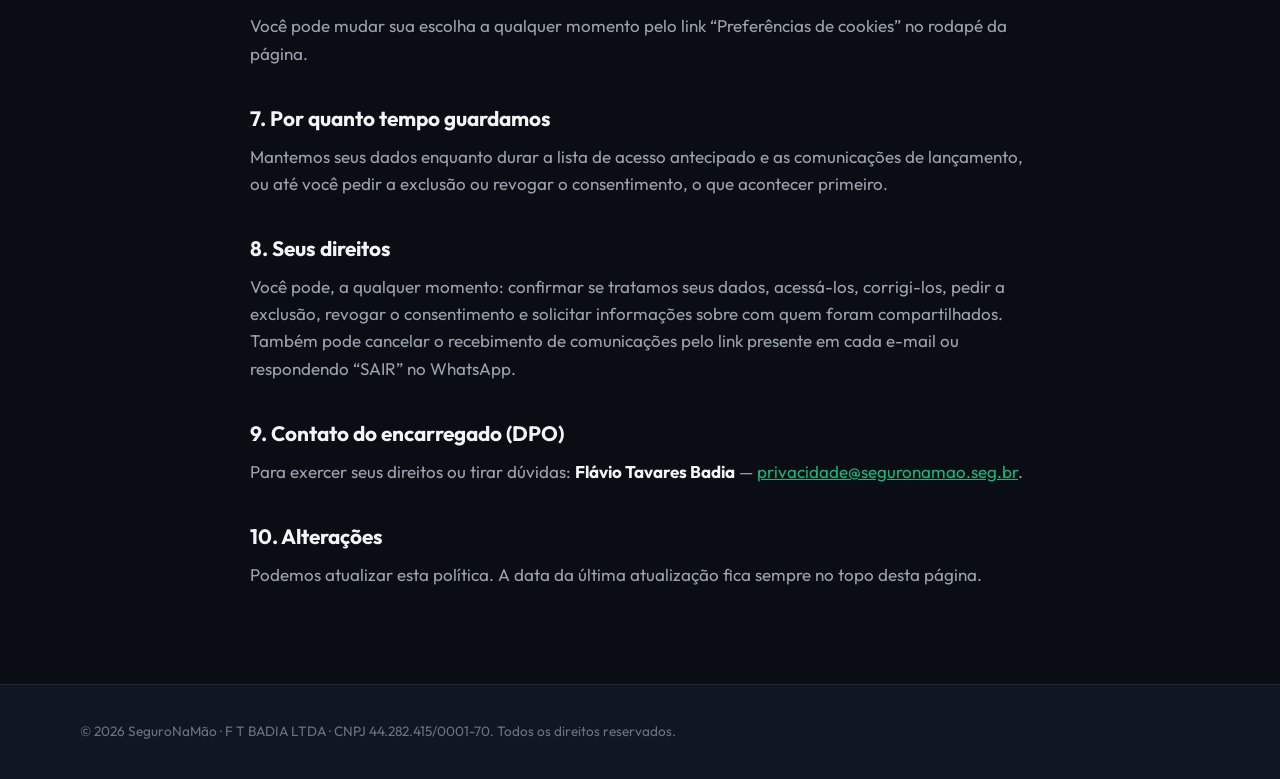
==== commit 2d82bfb5: "docs: dados da empresa na política de privacidade e e-mails .seg.br - Política de privacidade: contr" ====
--- a/privacidade.html
+++ b/privacidade.html
@@ -4,7 +4,7 @@
   <meta charset="utf-8">
   <meta name="viewport" content="width=device-width, initial-scale=1">
   <title>Política de Privacidade — SeguroNaMão</title>
-  <meta name="robots" content="noindex">
+  <meta name="robots" content="noindex, nofollow">
   <meta name="theme-color" content="#0a0d14">
   <link rel="icon" href="assets/logo.svg" type="image/svg+xml">
   <link rel="preconnect" href="https://fonts.googleapis.com">
@@ -42,13 +42,13 @@
   <main class="legal">
     <div class="container container-narrow">
       <h1>Política de Privacidade</h1>
-      <p class="updated">Última atualização: [DATA]</p>
+      <p class="updated">Última atualização: 8 de novembro de 2026</p>
 
       <!-- REMOVER ESTE AVISO APÓS REVISÃO JURÍDICA -->
       <p class="draft-note"><strong>Modelo em revisão.</strong> Os trechos entre colchetes devem ser preenchidos, e o texto deve ser revisado por um profissional jurídico antes da publicação.</p>
 
       <h2>1. Quem somos</h2>
-      <p>Esta política se aplica à página de pré-lançamento do <strong>SeguroNaMão</strong>, mantida por <strong>[RAZÃO SOCIAL]</strong>, inscrita no CNPJ sob o nº <strong>[CNPJ]</strong>, com sede em <strong>[ENDEREÇO]</strong> (“nós”), que atua como controladora dos dados pessoais tratados nesta página, nos termos da Lei nº 13.709/2018 (LGPD).</p>
+      <p>Esta política se aplica à página de pré-lançamento do <strong>SeguroNaMão</strong>, mantida por <strong>F T BADIA LTDA</strong> (nome fantasia <strong>FB PROJECTS N' SOLUTIONS</strong>), inscrita no CNPJ sob o nº <strong>44.282.415/0001-70</strong>, com sede em <strong>Av. Copacabana, 953, Tristeza, Porto Alegre/RS</strong> (“nós”), que atua como controladora dos dados pessoais tratados nesta página, nos termos da Lei nº 13.709/2018 (LGPD).</p>
 
       <h2>2. Quais dados coletamos</h2>
       <p>Ao se inscrever na lista de acesso antecipado, coletamos:</p>
@@ -76,7 +76,7 @@
       <ul>
         <li>[FERRAMENTA DE E-MAIL — ex.: Brevo, Mailchimp ou RD Station];</li>
         <li>[FERRAMENTA DE AUTOMAÇÃO/WEBHOOK, se houver];</li>
-        <li>[PROVEDOR DE HOSPEDAGEM DO SITE];</li>
+        <li>ZeroServer Community Cloud e GitHub Pages (hospedagem do site);</li>
         <li>Google (Google Analytics) e Meta (Meta Pixel), somente se você aceitar os cookies de medição.</li>
       </ul>
       <p>Alguns desses fornecedores podem armazenar dados fora do Brasil, sempre com as salvaguardas exigidas pela LGPD.</p>
@@ -86,13 +86,13 @@
       <p>Você pode mudar sua escolha a qualquer momento pelo link “Preferências de cookies” no rodapé da página.</p>
 
       <h2>7. Por quanto tempo guardamos</h2>
-      <p>Mantemos seus dados enquanto durar a lista de acesso antecipado e as comunicações de lançamento, ou até você pedir a exclusão ou revogar o consentimento, o que acontecer primeiro. [AJUSTAR PRAZO, se necessário.]</p>
+      <p>Mantemos seus dados enquanto durar a lista de acesso antecipado e as comunicações de lançamento, ou até você pedir a exclusão ou revogar o consentimento, o que acontecer primeiro.</p>
 
       <h2>8. Seus direitos</h2>
       <p>Você pode, a qualquer momento: confirmar se tratamos seus dados, acessá-los, corrigi-los, pedir a exclusão, revogar o consentimento e solicitar informações sobre com quem foram compartilhados. Também pode cancelar o recebimento de comunicações pelo link presente em cada e-mail ou respondendo “SAIR” no WhatsApp.</p>
 
       <h2>9. Contato do encarregado (DPO)</h2>
-      <p>Para exercer seus direitos ou tirar dúvidas: <strong>[NOME DO ENCARREGADO]</strong> — <a href="mailto:[EMAIL-DPO]">[EMAIL-DPO]</a>.</p>
+      <p>Para exercer seus direitos ou tirar dúvidas: <strong>Flávio Tavares Badia</strong> — <a href="mailto:privacidade@seguronamao.seg.br">privacidade@seguronamao.seg.br</a>.</p>
 
       <h2>10. Alterações</h2>
       <p>Podemos atualizar esta política. A data da última atualização fica sempre no topo desta página.</p>
@@ -101,7 +101,7 @@
 
   <footer class="site-footer">
     <div class="container footer-inner">
-      <p class="footer-copy">© 2026 SeguroNaMão. Todos os direitos reservados.</p>
+      <p class="footer-copy">© 2026 SeguroNaMão · F T BADIA LTDA · CNPJ 44.282.415/0001-70. Todos os direitos reservados.</p>
     </div>
   </footer>
 </body>
